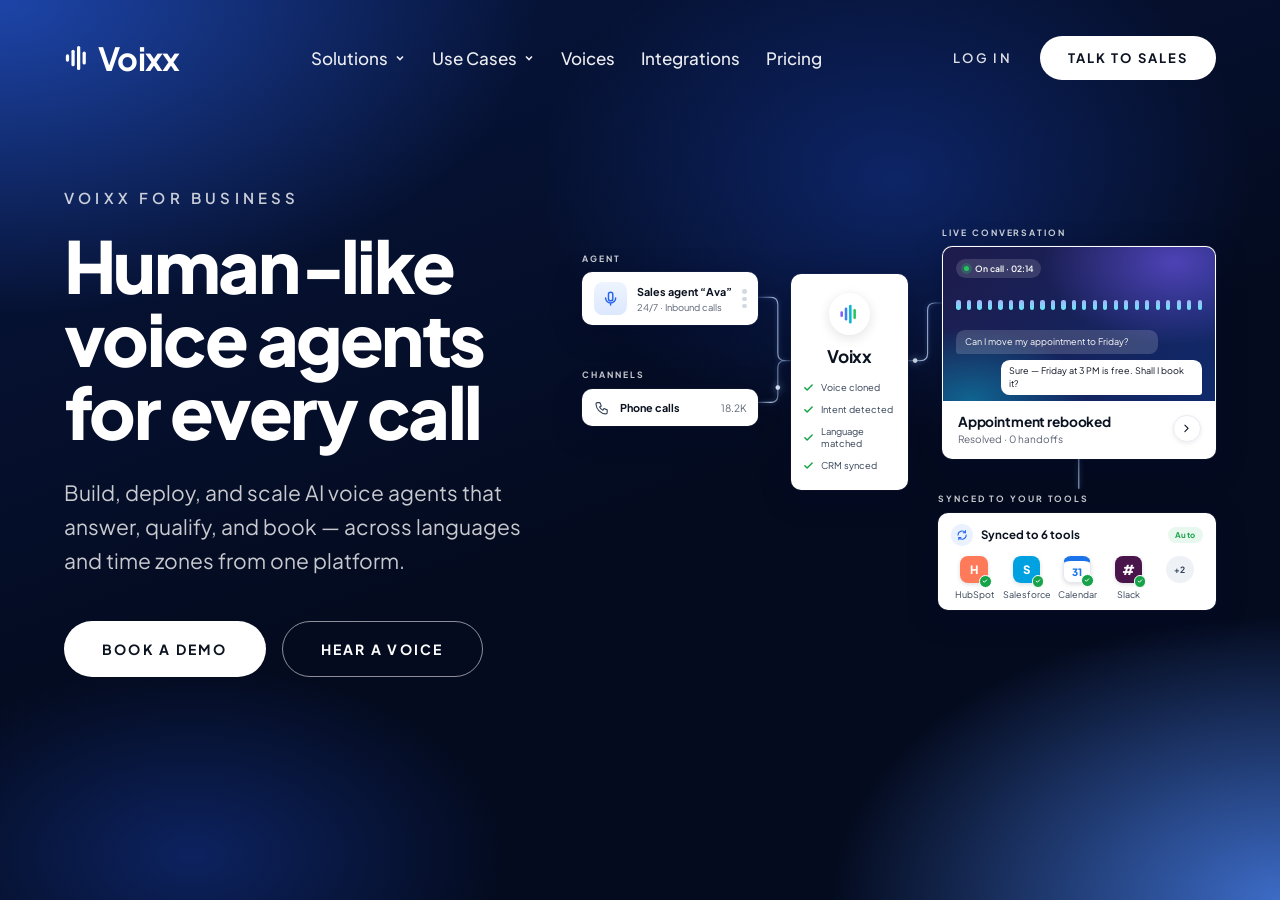
==== voixx-landing.html @ 09f1b21d "Add standalone single-file build of the Voixx landing hero Co-Authored-By: Claude Opus 5.5 <noreply@" ====
<!doctype html>
<html lang="en">
<head>
  <meta charset="utf-8" />
  <meta name="viewport" content="width=device-width, initial-scale=1" />
  <title>Voixx — AI Voice Agents</title>
  <link rel="preconnect" href="https://fonts.googleapis.com" />
  <link rel="preconnect" href="https://fonts.gstatic.com" crossorigin />
  <link href="https://fonts.googleapis.com/css2?family=Plus+Jakarta+Sans:wght@400;500;600;700;800&display=swap" rel="stylesheet" />
  <style>
/* ==========================================================
   Voixx — hero landing
   ========================================================== */
:root {
  --bg-0: #040b1f;
  --bg-1: #071640;
  --blue: #1d4ed8;
  --blue-glow: #2f6bff;
  --text: #ffffff;
  --text-dim: rgba(255, 255, 255, 0.78);
  --text-mute: rgba(255, 255, 255, 0.62);
  --card: #ffffff;
  --card-ink: #0b1220;
  --card-mute: #5b6475;
  --line: #e6e9f0;
  --green: #16a34a;
  --radius: 14px;
  --shadow: 0 10px 40px rgba(0, 8, 40, 0.45), 0 0 0 1px rgba(255, 255, 255, 0.06);
  --font: "Plus Jakarta Sans", system-ui, -apple-system, "Segoe UI", Roboto, sans-serif;
}

* { box-sizing: border-box; margin: 0; padding: 0; }
html, body { min-height: 100%; }
body {
  font-family: var(--font);
  color: var(--text);
  background: var(--bg-0);
  -webkit-font-smoothing: antialiased;
  overflow-x: hidden;
}
a { color: inherit; text-decoration: none; }
svg { display: block; }

/* ---------- background glow ---------- */
.bg {
  position: fixed;
  inset: 0;
  z-index: -1;
  background:
    radial-gradient(60% 50% at 0% 0%, rgba(47, 107, 255, 0.55), transparent 70%),
    radial-gradient(50% 45% at 100% 100%, rgba(80, 140, 255, 0.75), transparent 70%),
    radial-gradient(40% 40% at 70% 20%, rgba(29, 78, 216, 0.35), transparent 70%),
    radial-gradient(35% 30% at 15% 95%, rgba(29, 78, 216, 0.35), transparent 70%),
    linear-gradient(160deg, var(--bg-1), var(--bg-0) 55%);
}

/* ---------- buttons ---------- */
.btn {
  display: inline-flex;
  align-items: center;
  justify-content: center;
  border-radius: 999px;
  font-size: 13px;
  font-weight: 700;
  letter-spacing: 0.16em;
  padding: 14px 28px;
  transition: transform 0.15s ease, background 0.2s ease, color 0.2s ease;
  white-space: nowrap;
}
.btn:hover { transform: translateY(-1px); }
.btn-solid { background: #fff; color: var(--card-ink); }
.btn-solid:hover { background: #e8efff; }
.btn-outline { border: 1.5px solid rgba(255, 255, 255, 0.55); color: #fff; }
.btn-outline:hover { background: rgba(255, 255, 255, 0.08); border-color: #fff; }
.btn-lg { padding: 18px 38px; font-size: 14px; }

/* ---------- nav ---------- */
.nav {
  display: flex;
  align-items: center;
  gap: 32px;
  max-width: 1560px;
  margin: 0 auto;
  padding: 36px 64px;
}
.logo { display: flex; align-items: center; gap: 8px; font-size: 32px; font-weight: 700; letter-spacing: -0.02em; }
.logo-mark { width: 26px; height: 26px; fill: #fff; }
.nav-links { display: flex; gap: 36px; margin: 0 auto; font-size: 17px; font-weight: 500; }
.nav-links a { display: flex; align-items: center; gap: 6px; opacity: 0.92; }
.nav-links a:hover { opacity: 1; }
.chev { width: 12px; height: 12px; fill: none; stroke: currentColor; stroke-width: 1.6; }
.nav-cta { display: flex; align-items: center; gap: 28px; }
.login { font-size: 13px; font-weight: 600; letter-spacing: 0.18em; opacity: 0.85; }
.menu-btn { display: none; }

/* ---------- hero ---------- */
.hero {
  display: grid;
  grid-template-columns: minmax(0, 1fr) auto;
  align-items: center;
  gap: 48px;
  max-width: 1560px;
  margin: 0 auto;
  padding: 72px 64px 120px;
}
.eyebrow { font-size: 15px; font-weight: 600; letter-spacing: 0.28em; color: var(--text-dim); margin-bottom: 22px; }
h1 {
  font-size: clamp(44px, 5.6vw, 84px);
  line-height: 1.02;
  font-weight: 800;
  letter-spacing: -0.035em;
  max-width: 11ch;
}
.lead { margin-top: 28px; font-size: 21px; line-height: 1.6; color: var(--text-dim); max-width: 34ch; }
.hero-actions { display: flex; flex-wrap: wrap; gap: 16px; margin-top: 44px; }

/* ==========================================================
   Flow diagram — fixed 880×560 canvas, scaled with zoom
   ========================================================== */
.flow {
  position: relative;
  width: 880px;
  height: 560px;
  color: var(--card-ink);
}
.wires { position: absolute; inset: 0; width: 100%; height: 100%; overflow: visible; }
.wires path { filter: drop-shadow(0 0 4px rgba(150, 190, 255, 0.6)); }
.pulse { filter: drop-shadow(0 0 6px #9ec5ff); }

.node { position: absolute; }
.label { font-size: 12px; font-weight: 700; letter-spacing: 0.22em; color: var(--text-dim); margin-bottom: 12px; }

.card {
  background: var(--card);
  border-radius: var(--radius);
  box-shadow: var(--shadow);
}
.card-row { display: flex; align-items: center; gap: 14px; padding: 14px 16px; }
.card-row strong { font-size: 15px; font-weight: 700; }
.card-row small { display: block; font-size: 13px; color: var(--card-mute); margin-top: 3px; }
.grow { flex: 1; min-width: 0; }

.icon-tile {
  width: 46px; height: 46px; border-radius: 12px;
  display: grid; place-items: center;
  background: linear-gradient(180deg, #eef4ff, #dce8ff);
}
.icon-tile svg { width: 24px; height: 24px; fill: none; stroke: #2563eb; stroke-width: 2; stroke-linecap: round; }
.kebab { display: grid; gap: 4px; }
.kebab i { width: 6px; height: 6px; border-radius: 50%; background: #d4d8e1; }

/* positions inside the 880×560 canvas */
.node-agent    { left: 0;   top: 30px;  width: 244px; }
.node-channels { left: 0;   top: 192px; width: 244px; }
.node-channels .card + .card { margin-top: 10px; }
.slim { padding: 0 16px; height: 52px; }
.row-icon { width: 22px; height: 22px; fill: none; stroke: #334155; stroke-width: 1.7; stroke-linejoin: round; }
.num { font-size: 14px; color: var(--card-mute); }

/* hub */
.node-hub { left: 290px; top: 60px; width: 162px; }
.hub { padding: 26px 16px 28px; text-align: center; height: 300px; }
.hub-logo {
  width: 58px; height: 58px; margin: 0 auto;
  border-radius: 50%; display: grid; place-items: center;
  background: #fff; box-shadow: 0 4px 16px rgba(15, 23, 42, 0.12);
}
.hub-logo svg { width: 28px; height: 28px; }
.hub h3 { font-size: 24px; font-weight: 700; letter-spacing: -0.02em; margin: 14px 0 20px; }
.checks { list-style: none; text-align: left; display: grid; gap: 14px; font-size: 13px; color: #334155; }
.checks li { display: flex; align-items: center; gap: 10px; }
.checks li::before {
  content: ""; width: 16px; height: 16px; flex: none;
  background: var(--green);
  -webkit-mask: url("data:image/svg+xml,%3Csvg xmlns='http://www.w3.org/2000/svg' viewBox='0 0 24 24' fill='none' stroke='black' stroke-width='3.2' stroke-linecap='round' stroke-linejoin='round'%3E%3Cpath d='M4 12.5l5 5L20 6.5'/%3E%3C/svg%3E") center / contain no-repeat;
          mask: url("data:image/svg+xml,%3Csvg xmlns='http://www.w3.org/2000/svg' viewBox='0 0 24 24' fill='none' stroke='black' stroke-width='3.2' stroke-linecap='round' stroke-linejoin='round'%3E%3Cpath d='M4 12.5l5 5L20 6.5'/%3E%3C/svg%3E") center / contain no-repeat;
}

/* live conversation card */
.node-live { left: 500px; top: -6px; width: 380px; }
.live { overflow: hidden; border: 2px solid rgba(255, 255, 255, 0.85); }
.live-visual {
  position: relative;
  height: 214px;
  padding: 16px 18px;
  background:
    radial-gradient(80% 90% at 85% 10%, rgba(124, 92, 255, 0.55), transparent 60%),
    radial-gradient(70% 80% at 10% 100%, rgba(6, 182, 212, 0.45), transparent 60%),
    linear-gradient(140deg, #1e1b4b, #0f2a6b);
  color: #fff;
}
.live-top { display: inline-flex; align-items: center; gap: 8px; font-size: 12px; font-weight: 600;
  padding: 6px 10px; border-radius: 999px; background: rgba(255, 255, 255, 0.14); backdrop-filter: blur(6px); }
.live-dot { width: 8px; height: 8px; border-radius: 50%; background: #22c55e; box-shadow: 0 0 0 4px rgba(34, 197, 94, 0.25); animation: blink 1.4s infinite; }
@keyframes blink { 50% { opacity: 0.35; } }

.wave { display: flex; align-items: center; justify-content: space-between; gap: 5px; height: 46px; margin: 14px 0 12px; }
.wave i {
  flex: 1; max-width: 6px; border-radius: 3px;
  background: linear-gradient(180deg, #a5b4fc, #67e8f9);
  height: 30%;
  animation: wave 1.1s ease-in-out infinite;
}
.wave i:nth-child(3n)   { animation-delay: -0.3s; }
.wave i:nth-child(3n+1) { animation-delay: -0.6s; }
.wave i:nth-child(4n)   { animation-delay: -0.85s; }
.wave i:nth-child(5n)   { animation-duration: 1.4s; }
@keyframes wave { 0%, 100% { height: 18%; } 50% { height: 100%; } }

.bubbles { display: grid; gap: 8px; }
.bubble { font-size: 12.5px; line-height: 1.35; padding: 8px 12px; border-radius: 12px; max-width: 82%; }
.bubble.them { background: rgba(255, 255, 255, 0.16); border-bottom-left-radius: 4px; }
.bubble.ava  { background: #fff; color: var(--card-ink); justify-self: end; border-bottom-right-radius: 4px; }

.live-foot { display: flex; align-items: center; justify-content: space-between; padding: 16px 20px 18px; }
.live-foot strong { font-size: 19px; font-weight: 700; letter-spacing: -0.01em; }
.live-foot small { display: block; font-size: 14px; color: var(--card-mute); margin-top: 4px; }
.round-btn {
  width: 38px; height: 38px; border-radius: 50%; display: grid; place-items: center;
  border: 1px solid var(--line); box-shadow: 0 2px 6px rgba(15, 23, 42, 0.08);
}
.round-btn svg { width: 18px; height: 18px; fill: none; stroke: var(--card-ink); stroke-width: 2; stroke-linecap: round; stroke-linejoin: round; }

/* tools card */
.node-tools { left: 494px; top: 364px; width: 386px; }
.tools { padding: 16px 18px 14px; }
.tools-head { display: flex; align-items: center; gap: 12px; margin-bottom: 14px; }
.tools-head strong { font-size: 16px; font-weight: 700; flex: 1; }
.sync { width: 30px; height: 30px; border-radius: 50%; background: #eaf2ff; display: grid; place-items: center; }
.sync svg { width: 17px; height: 17px; fill: none; stroke: #2563eb; stroke-width: 2; stroke-linecap: round; stroke-linejoin: round; animation: spin 6s linear infinite; }
@keyframes spin { to { transform: rotate(360deg); } }
.auto-pill { font-size: 11px; font-weight: 700; letter-spacing: 0.06em; color: var(--green); background: #e8f8ee; padding: 4px 10px; border-radius: 999px; }
.tool-row { display: flex; justify-content: space-between; }
.tool-row figure { display: grid; justify-items: center; gap: 8px; width: 64px; }
.tool-row figcaption { font-size: 12.5px; color: #334155; }
.tool {
  position: relative;
  width: 38px; height: 38px; border-radius: 11px;
  display: grid; place-items: center;
  font-size: 16px; font-weight: 800; color: #fff;
  box-shadow: 0 2px 6px rgba(15, 23, 42, 0.14);
}
/* "synced" check badge */
.tool:not(.more)::after {
  content: ""; position: absolute; right: -6px; bottom: -6px;
  width: 15px; height: 15px; border-radius: 50%;
  border: 2px solid #fff;
  background: var(--green) url("data:image/svg+xml,%3Csvg xmlns='http://www.w3.org/2000/svg' viewBox='0 0 24 24' fill='none' stroke='white' stroke-width='4' stroke-linecap='round' stroke-linejoin='round'%3E%3Cpath d='M5 12.5l4.5 4.5L19 7.5'/%3E%3C/svg%3E") center / 9px no-repeat;
}
.tool.more { font-size: 12px; font-weight: 700; background: #eef1f6; color: #334155; box-shadow: none; border-radius: 50%; }
.t-hubspot    { background: #ff7a59; }
.t-salesforce { background: #00a1e0; }
.t-calendar   { background: #fff; color: #1a73e8; font-size: 14px; border: 1px solid var(--line); border-top: 7px solid #1a73e8; }
.t-slack      { background: #4a154b; font-size: 19px; }

/* ==========================================================
   Responsive
   ========================================================== */
@media (max-width: 1500px) { .flow { zoom: 0.85; } }
@media (max-width: 1320px) { .flow { zoom: 0.72; } .nav-links { gap: 26px; } }

@media (max-width: 1120px) {
  .hero { grid-template-columns: 1fr; gap: 64px; padding-top: 48px; }
  .flow { zoom: 0.9; margin: 0 auto; }
  .nav-links { display: none; }
}

@media (max-width: 860px) {
  .nav { padding: 20px 16px; gap: 16px; }
  .logo { font-size: 26px; }
  .nav-cta { margin-left: auto; }
  .nav-cta .login { display: none; }
  .nav-cta .btn { padding: 10px 16px; font-size: 11px; }
  .menu-btn { display: grid; gap: 6px; width: 40px; height: 40px; place-content: center;
    background: none; border: 1px solid rgba(255, 255, 255, 0.3); border-radius: 50%; cursor: pointer; }
  .menu-btn span { width: 16px; height: 1.5px; background: #fff; }

  .hero { padding: 32px 16px 72px; gap: 48px; }
  .eyebrow { font-size: 12px; }
  .lead { font-size: 17px; }
  .hero-actions .btn { flex: 1 1 200px; }

  /* stack the diagram */
  .flow { zoom: 1; width: 100%; height: auto; display: grid; gap: 24px; }
  .wires { display: none; }
  .node { position: static; width: auto; }
  .hub { height: auto; }
  .checks { grid-template-columns: 1fr 1fr; }
  .tool-row figure { width: auto; }
}
</style>
</head>
<body>
  <div class="bg" aria-hidden="true"></div>

  <!-- ============ NAV ============ -->
  <header class="nav">
    <a class="logo" href="#" aria-label="Voixx home">
      <svg class="logo-mark" viewBox="0 0 28 28" aria-hidden="true">
        <rect x="2"  y="10" width="3.5" height="8"  rx="1.75" />
        <rect x="8"  y="5"  width="3.5" height="18" rx="1.75" />
        <rect x="14" y="1"  width="3.5" height="26" rx="1.75" />
        <rect x="20" y="7"  width="3.5" height="14" rx="1.75" />
      </svg>
      <span>Voixx</span>
    </a>

    <nav class="nav-links" aria-label="Primary">
      <a href="#">Solutions <svg class="chev" viewBox="0 0 12 12"><path d="M3 4.5l3 3 3-3" /></svg></a>
      <a href="#">Use Cases <svg class="chev" viewBox="0 0 12 12"><path d="M3 4.5l3 3 3-3" /></svg></a>
      <a href="#">Voices</a>
      <a href="#">Integrations</a>
      <a href="#">Pricing</a>
    </nav>

    <div class="nav-cta">
      <a class="login" href="#">LOG IN</a>
      <a class="btn btn-solid" href="#">TALK TO SALES</a>
    </div>

    <button class="menu-btn" aria-label="Open menu">
      <span></span><span></span>
    </button>
  </header>

  <!-- ============ HERO ============ -->
  <main class="hero">
    <section class="hero-copy">
      <p class="eyebrow">VOIXX FOR BUSINESS</p>
      <h1>Human&#8209;like voice agents for every call</h1>
      <p class="lead">
        Build, deploy, and scale AI voice agents that answer, qualify, and
        book — across languages and time zones from one platform.
      </p>
      <div class="hero-actions">
        <a class="btn btn-solid btn-lg" href="#">BOOK A DEMO</a>
        <a class="btn btn-outline btn-lg" href="#">HEAR A VOICE</a>
      </div>
    </section>

    <!-- ============ FLOW DIAGRAM ============ -->
    <section class="flow" aria-label="How Voixx works">
      <!-- connector lines -->
      <svg class="wires" viewBox="0 0 880 560" preserveAspectRatio="none" aria-hidden="true">
        <defs>
          <linearGradient id="wire" x1="0" x2="1">
            <stop offset="0" stop-color="#9ec5ff" stop-opacity=".25" />
            <stop offset=".5" stop-color="#cfe2ff" stop-opacity=".9" />
            <stop offset="1" stop-color="#9ec5ff" stop-opacity=".25" />
          </linearGradient>
        </defs>
        <g fill="none" stroke="url(#wire)" stroke-width="1.6">
          <!-- agent -> hub -->
          <path d="M244 92 H262 Q272 92 272 102 V170 Q272 180 282 180 H290" />
          <!-- channels -> hub -->
          <path d="M244 238 H262 Q272 238 272 228 V190 Q272 180 282 180" />
          <!-- hub -> live call -->
          <path d="M452 180 H470 Q480 180 480 170 V110 Q480 100 490 100 H500" />
          <!-- live call -> tools -->
          <path d="M690 316 V358" stroke="#bcd6ff" stroke-opacity=".75" />
        </g>
        <circle class="pulse" r="3.2" fill="#e6f0ff">
          <animateMotion dur="3.2s" repeatCount="indefinite"
            path="M244 238 H262 Q272 238 272 228 V190 Q272 180 282 180 H290" />
        </circle>
        <circle class="pulse" r="3.2" fill="#e6f0ff">
          <animateMotion dur="3.2s" begin="1.2s" repeatCount="indefinite"
            path="M452 180 H470 Q480 180 480 170 V110 Q480 100 490 100 H500" />
        </circle>
      </svg>

      <!-- Agent -->
      <div class="node node-agent">
        <p class="label">AGENT</p>
        <div class="card card-row">
          <div class="icon-tile">
            <svg viewBox="0 0 24 24"><path d="M12 3a3 3 0 0 0-3 3v6a3 3 0 0 0 6 0V6a3 3 0 0 0-3-3Z"/><path d="M5 11a7 7 0 0 0 14 0M12 18v3"/></svg>
          </div>
          <div class="grow">
            <strong>Sales agent “Ava”</strong>
            <small>24/7 · Inbound calls</small>
          </div>
          <span class="kebab" aria-hidden="true"><i></i><i></i><i></i></span>
        </div>
      </div>

      <!-- Channels -->
      <div class="node node-channels">
        <p class="label">CHANNELS</p>
        <div class="card card-row slim">
          <svg class="row-icon" viewBox="0 0 24 24"><path d="M5 4h4l2 5-2.5 1.5a11 11 0 0 0 5 5L15 13l5 2v4a2 2 0 0 1-2 2A16 16 0 0 1 3 6a2 2 0 0 1 2-2"/></svg>
          <strong class="grow">Phone calls</strong>
          <span class="num">18.2K</span>
        </div>
      </div>

      <!-- Hub -->
      <div class="node node-hub">
        <div class="card hub">
          <div class="hub-logo">
            <svg viewBox="0 0 28 28" aria-hidden="true">
              <rect x="2"  y="10" width="3.5" height="8"  rx="1.75" fill="#7c5cff"/>
              <rect x="8"  y="5"  width="3.5" height="18" rx="1.75" fill="#3b82f6"/>
              <rect x="14" y="1"  width="3.5" height="26" rx="1.75" fill="#06b6d4"/>
              <rect x="20" y="7"  width="3.5" height="14" rx="1.75" fill="#22c55e"/>
            </svg>
          </div>
          <h3>Voixx</h3>
          <ul class="checks">
            <li>Voice cloned</li>
            <li>Intent detected</li>
            <li>Language matched</li>
            <li>CRM synced</li>
          </ul>
        </div>
      </div>

      <!-- Live call -->
      <div class="node node-live">
        <p class="label">LIVE CONVERSATION</p>
        <div class="card live">
          <div class="live-visual">
            <div class="live-top">
              <span class="live-dot"></span> On call · 02:14
            </div>
            <div class="wave" aria-hidden="true">
              <i></i><i></i><i></i><i></i><i></i><i></i><i></i><i></i><i></i><i></i>
              <i></i><i></i><i></i><i></i><i></i><i></i><i></i><i></i><i></i><i></i>
              <i></i><i></i><i></i><i></i>
            </div>
            <div class="bubbles">
              <p class="bubble them">Can I move my appointment to Friday?</p>
              <p class="bubble ava">Sure — Friday at 3 PM is free. Shall I book it?</p>
            </div>
          </div>
          <div class="live-foot">
            <div>
              <strong>Appointment rebooked</strong>
              <small>Resolved · 0 handoffs</small>
            </div>
            <span class="round-btn" aria-hidden="true">
              <svg viewBox="0 0 24 24"><path d="M9 6l6 6-6 6"/></svg>
            </span>
          </div>
        </div>
      </div>

      <!-- Languages -->
      <div class="node node-tools">
        <p class="label">SYNCED TO YOUR TOOLS</p>
        <div class="card tools">
          <div class="tools-head">
            <span class="sync">
              <svg viewBox="0 0 24 24"><path d="M20 12a8 8 0 0 1-14.3 4.9M4 12a8 8 0 0 1 14.3-4.9"/><path d="M18.5 3v4.2h-4.2M5.5 21v-4.2h4.2"/></svg>
            </span>
            <strong>Synced to 6 tools</strong>
            <span class="auto-pill">Auto</span>
          </div>
          <!-- Monogram placeholders: swap for official logos once usage is approved -->
          <div class="tool-row">
            <figure><span class="tool t-hubspot">H</span><figcaption>HubSpot</figcaption></figure>
            <figure><span class="tool t-salesforce">S</span><figcaption>Salesforce</figcaption></figure>
            <figure><span class="tool t-calendar">31</span><figcaption>Calendar</figcaption></figure>
            <figure><span class="tool t-slack">#</span><figcaption>Slack</figcaption></figure>
            <figure><span class="tool more">+2</span><figcaption>&nbsp;</figcaption></figure>
          </div>
        </div>
      </div>
    </section>
  </main>
</body>
</html>
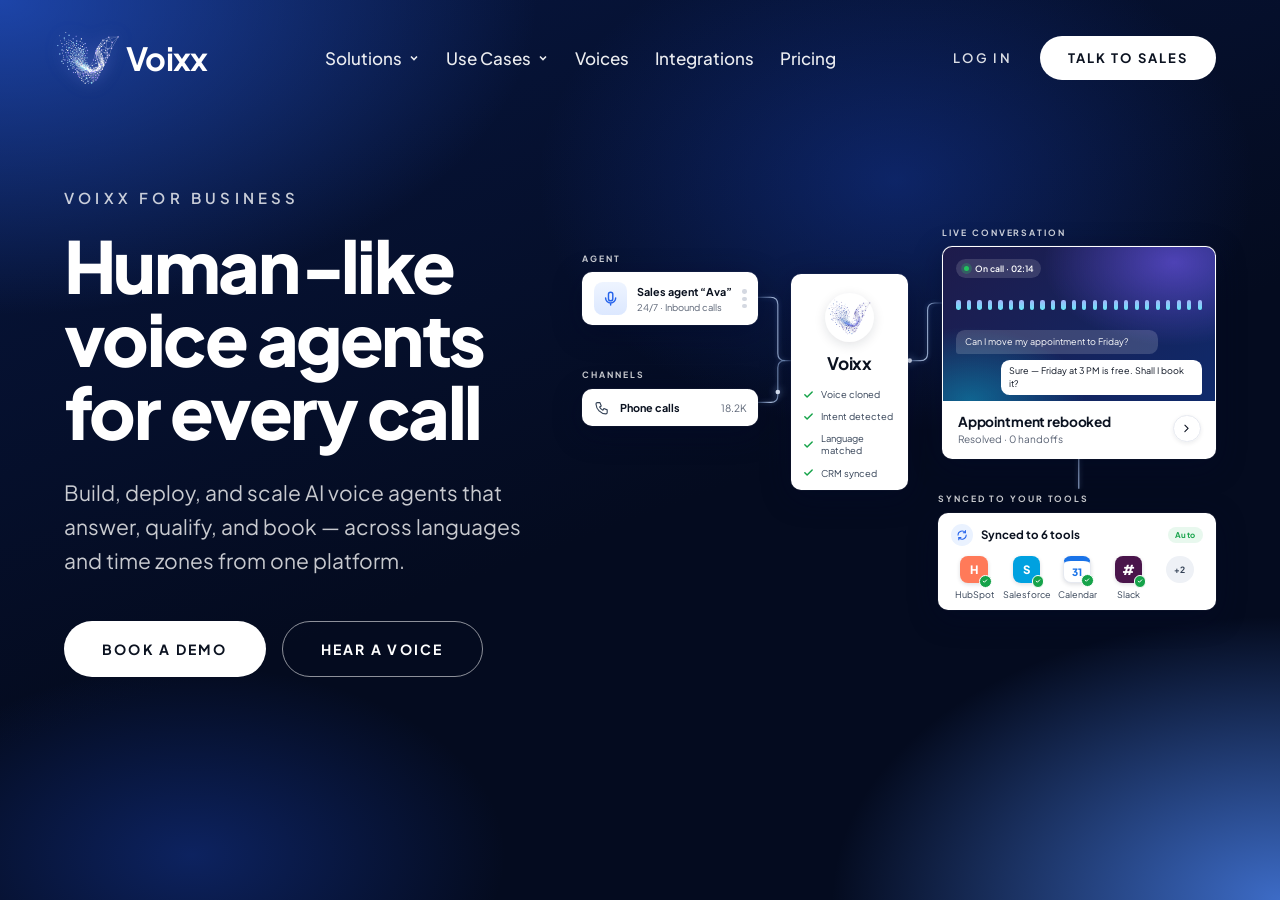
==== commit e95e7544: "Use the official Voixx icon in nav, hub card, and favicon Replaces the placeholder waveform mark. Th" ====
--- a/voixx-landing.html
+++ b/voixx-landing.html
@@ -4,6 +4,7 @@
   <meta charset="utf-8" />
   <meta name="viewport" content="width=device-width, initial-scale=1" />
   <title>Voixx — AI Voice Agents</title>
+  <link rel="icon" type="image/webp" href="[data-uri]" />
   <link rel="preconnect" href="https://fonts.googleapis.com" />
   <link rel="preconnect" href="https://fonts.gstatic.com" crossorigin />
   <link href="https://fonts.googleapis.com/css2?family=Plus+Jakarta+Sans:wght@400;500;600;700;800&display=swap" rel="stylesheet" />
@@ -83,8 +84,8 @@
   margin: 0 auto;
   padding: 36px 64px;
 }
-.logo { display: flex; align-items: center; gap: 8px; font-size: 32px; font-weight: 700; letter-spacing: -0.02em; }
-.logo-mark { width: 26px; height: 26px; fill: #fff; }
+.logo { display: flex; align-items: center; gap: 10px; font-size: 32px; font-weight: 700; letter-spacing: -0.02em; }
+.logo-mark { width: 64px; height: auto; margin: -12px -4px -12px -8px; filter: brightness(2.1) saturate(1.2) drop-shadow(0 0 8px rgba(150, 160, 255, 0.55)); }
 .nav-links { display: flex; gap: 36px; margin: 0 auto; font-size: 17px; font-weight: 500; }
 .nav-links a { display: flex; align-items: center; gap: 6px; opacity: 0.92; }
 .nav-links a:hover { opacity: 1; }
@@ -161,11 +162,11 @@
 .node-hub { left: 290px; top: 60px; width: 162px; }
 .hub { padding: 26px 16px 28px; text-align: center; height: 300px; }
 .hub-logo {
-  width: 58px; height: 58px; margin: 0 auto;
+  width: 68px; height: 68px; margin: 0 auto;
   border-radius: 50%; display: grid; place-items: center;
   background: #fff; box-shadow: 0 4px 16px rgba(15, 23, 42, 0.12);
 }
-.hub-logo svg { width: 28px; height: 28px; }
+.hub-logo img { width: 60px; height: auto; filter: saturate(1.3) contrast(1.15); }
 .hub h3 { font-size: 24px; font-weight: 700; letter-spacing: -0.02em; margin: 14px 0 20px; }
 .checks { list-style: none; text-align: left; display: grid; gap: 14px; font-size: 13px; color: #334155; }
 .checks li { display: flex; align-items: center; gap: 10px; }
@@ -268,6 +269,7 @@
 @media (max-width: 860px) {
   .nav { padding: 20px 16px; gap: 16px; }
   .logo { font-size: 26px; }
+  .logo-mark { width: 52px; }
   .nav-cta { margin-left: auto; }
   .nav-cta .login { display: none; }
   .nav-cta .btn { padding: 10px 16px; font-size: 11px; }
@@ -296,12 +298,7 @@
   <!-- ============ NAV ============ -->
   <header class="nav">
     <a class="logo" href="#" aria-label="Voixx home">
-      <svg class="logo-mark" viewBox="0 0 28 28" aria-hidden="true">
-        <rect x="2"  y="10" width="3.5" height="8"  rx="1.75" />
-        <rect x="8"  y="5"  width="3.5" height="18" rx="1.75" />
-        <rect x="14" y="1"  width="3.5" height="26" rx="1.75" />
-        <rect x="20" y="7"  width="3.5" height="14" rx="1.75" />
-      </svg>
+      <img class="logo-mark" src="[data-uri]" alt="" />
       <span>Voixx</span>
     </a>
 
@@ -398,12 +395,7 @@
       <div class="node node-hub">
         <div class="card hub">
           <div class="hub-logo">
-            <svg viewBox="0 0 28 28" aria-hidden="true">
-              <rect x="2"  y="10" width="3.5" height="8"  rx="1.75" fill="#7c5cff"/>
-              <rect x="8"  y="5"  width="3.5" height="18" rx="1.75" fill="#3b82f6"/>
-              <rect x="14" y="1"  width="3.5" height="26" rx="1.75" fill="#06b6d4"/>
-              <rect x="20" y="7"  width="3.5" height="14" rx="1.75" fill="#22c55e"/>
-            </svg>
+            <img src="[data-uri]" alt="" />
           </div>
           <h3>Voixx</h3>
           <ul class="checks">
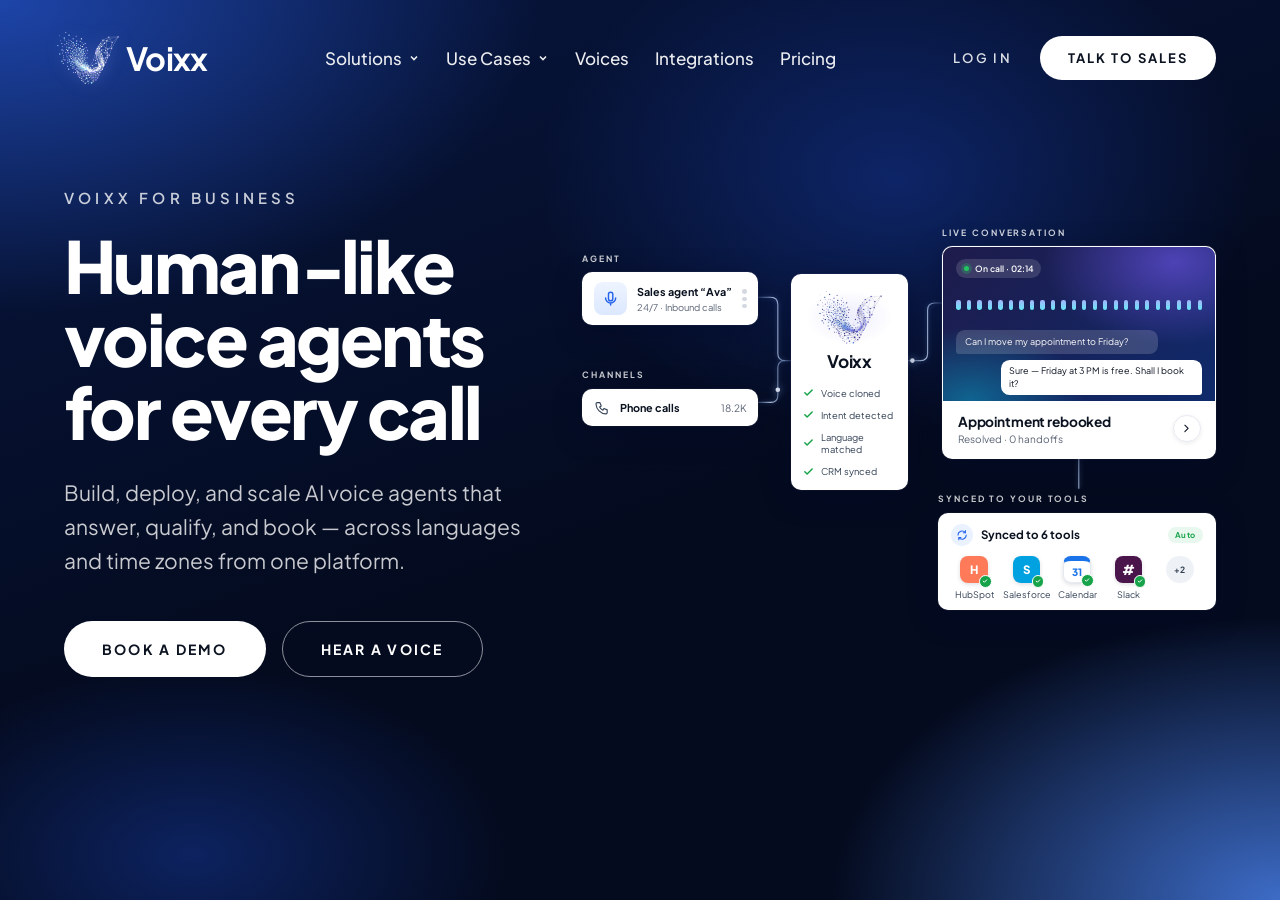
==== commit 03f397be: "Show Voixx icon without circle badge in hub card The detailed icon was cramped inside a 68px white c" ====
--- a/voixx-landing.html
+++ b/voixx-landing.html
@@ -160,14 +160,14 @@
 
 /* hub */
 .node-hub { left: 290px; top: 60px; width: 162px; }
-.hub { padding: 26px 16px 28px; text-align: center; height: 300px; }
+.hub { padding: 22px 16px 28px; text-align: center; height: 300px; }
 .hub-logo {
-  width: 68px; height: 68px; margin: 0 auto;
-  border-radius: 50%; display: grid; place-items: center;
-  background: #fff; box-shadow: 0 4px 16px rgba(15, 23, 42, 0.12);
-}
-.hub-logo img { width: 60px; height: auto; filter: saturate(1.3) contrast(1.15); }
-.hub h3 { font-size: 24px; font-weight: 700; letter-spacing: -0.02em; margin: 14px 0 20px; }
+  width: 120px; height: 76px; margin: 0 auto;
+  display: grid; place-items: center;
+  background: radial-gradient(closest-side, rgba(99, 102, 241, 0.12), transparent);
+}
+.hub-logo img { width: 92px; height: auto; filter: saturate(1.25) contrast(1.1); }
+.hub h3 { font-size: 24px; font-weight: 700; letter-spacing: -0.02em; margin: 8px 0 20px; }
 .checks { list-style: none; text-align: left; display: grid; gap: 14px; font-size: 13px; color: #334155; }
 .checks li { display: flex; align-items: center; gap: 10px; }
 .checks li::before {
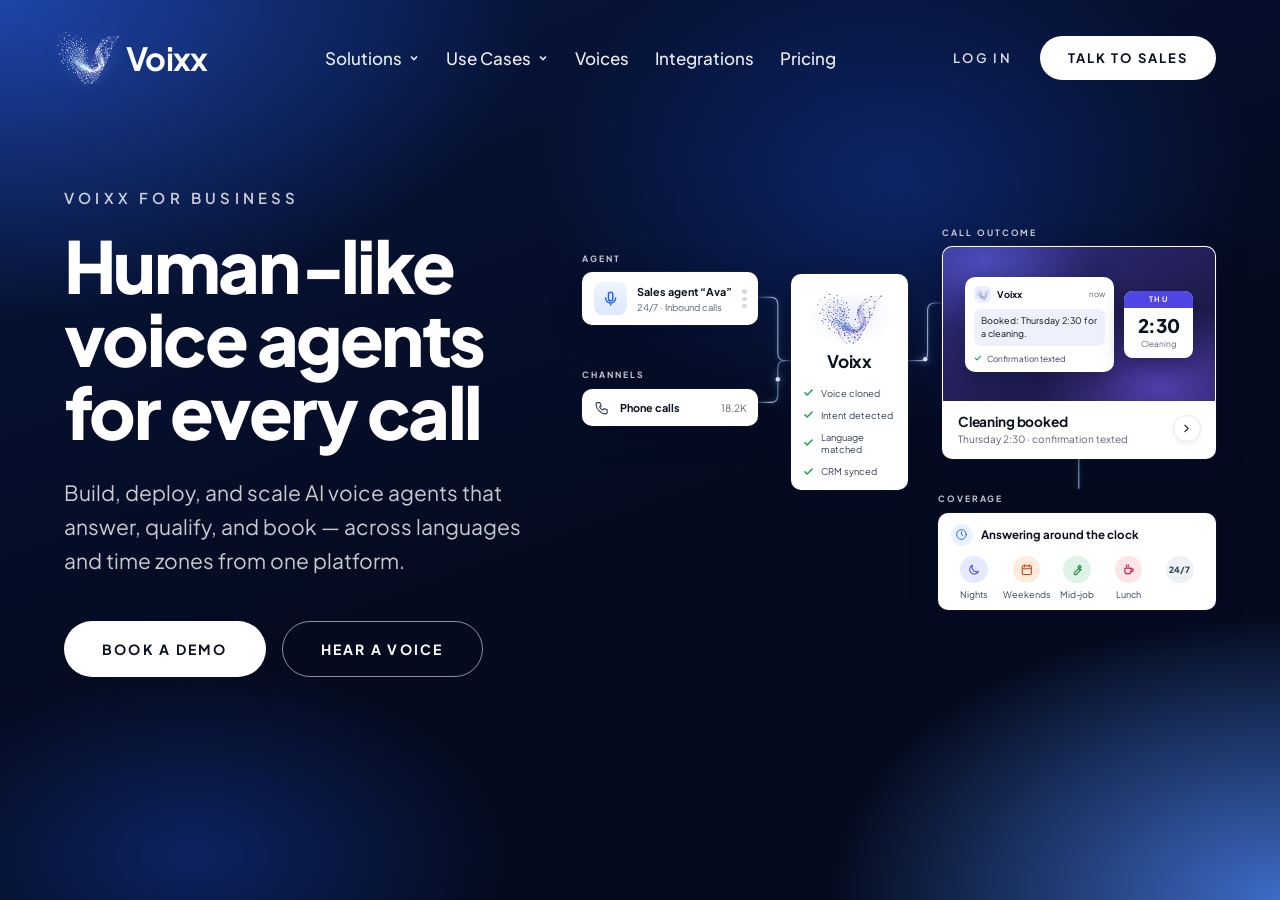
==== commit b3f72f29: "Replace live conversation and tools cards with call outcome and coverage Call outcome shows a Voixx " ====
--- a/voixx-landing.html
+++ b/voixx-landing.html
@@ -177,41 +177,46 @@
           mask: url("data:image/svg+xml,%3Csvg xmlns='http://www.w3.org/2000/svg' viewBox='0 0 24 24' fill='none' stroke='black' stroke-width='3.2' stroke-linecap='round' stroke-linejoin='round'%3E%3Cpath d='M4 12.5l5 5L20 6.5'/%3E%3C/svg%3E") center / contain no-repeat;
 }
 
-/* live conversation card */
-.node-live { left: 500px; top: -6px; width: 380px; }
-.live { overflow: hidden; border: 2px solid rgba(255, 255, 255, 0.85); }
-.live-visual {
-  position: relative;
+/* call outcome card */
+.node-outcome { left: 500px; top: -6px; width: 380px; }
+.outcome { overflow: hidden; border: 2px solid rgba(255, 255, 255, 0.85); }
+.outcome-visual {
   height: 214px;
-  padding: 16px 18px;
+  padding: 0 18px;
+  display: flex; align-items: center; justify-content: center; gap: 14px;
   background:
-    radial-gradient(80% 90% at 85% 10%, rgba(124, 92, 255, 0.55), transparent 60%),
-    radial-gradient(70% 80% at 10% 100%, rgba(6, 182, 212, 0.45), transparent 60%),
-    linear-gradient(140deg, #1e1b4b, #0f2a6b);
-  color: #fff;
-}
-.live-top { display: inline-flex; align-items: center; gap: 8px; font-size: 12px; font-weight: 600;
-  padding: 6px 10px; border-radius: 999px; background: rgba(255, 255, 255, 0.14); backdrop-filter: blur(6px); }
-.live-dot { width: 8px; height: 8px; border-radius: 50%; background: #22c55e; box-shadow: 0 0 0 4px rgba(34, 197, 94, 0.25); animation: blink 1.4s infinite; }
-@keyframes blink { 50% { opacity: 0.35; } }
-
-.wave { display: flex; align-items: center; justify-content: space-between; gap: 5px; height: 46px; margin: 14px 0 12px; }
-.wave i {
-  flex: 1; max-width: 6px; border-radius: 3px;
-  background: linear-gradient(180deg, #a5b4fc, #67e8f9);
-  height: 30%;
-  animation: wave 1.1s ease-in-out infinite;
-}
-.wave i:nth-child(3n)   { animation-delay: -0.3s; }
-.wave i:nth-child(3n+1) { animation-delay: -0.6s; }
-.wave i:nth-child(4n)   { animation-delay: -0.85s; }
-.wave i:nth-child(5n)   { animation-duration: 1.4s; }
-@keyframes wave { 0%, 100% { height: 18%; } 50% { height: 100%; } }
-
-.bubbles { display: grid; gap: 8px; }
-.bubble { font-size: 12.5px; line-height: 1.35; padding: 8px 12px; border-radius: 12px; max-width: 82%; }
-.bubble.them { background: rgba(255, 255, 255, 0.16); border-bottom-left-radius: 4px; }
-.bubble.ava  { background: #fff; color: var(--card-ink); justify-self: end; border-bottom-right-radius: 4px; }
+    radial-gradient(70% 80% at 80% 90%, rgba(124, 92, 255, 0.55), transparent 65%),
+    radial-gradient(60% 70% at 15% 10%, rgba(99, 102, 241, 0.55), transparent 65%),
+    linear-gradient(150deg, #312e81, #1e1b4b 70%);
+}
+.notif {
+  width: 206px; padding: 12px 12px 11px;
+  background: #fff; border-radius: 14px;
+  box-shadow: 0 12px 30px rgba(10, 8, 40, 0.35);
+  animation: float 5s ease-in-out infinite;
+}
+.notif-head { display: flex; align-items: center; gap: 8px; margin-bottom: 9px; }
+.notif-head strong { font-size: 13px; font-weight: 700; flex: 1; }
+.notif-head small { font-size: 11px; color: var(--card-mute); }
+.notif-app { width: 24px; height: 24px; border-radius: 7px; background: #eef0ff; display: grid; place-items: center; overflow: hidden; }
+.notif-app img { width: 22px; height: auto; }
+.notif-msg { font-size: 12.5px; line-height: 1.4; background: #eef0fc; border-radius: 10px; padding: 8px 10px; }
+.notif-ok { display: flex; align-items: center; gap: 6px; margin-top: 9px; font-size: 11.5px; color: #334155; }
+.notif-ok::before {
+  content: ""; width: 12px; height: 12px; flex: none; background: var(--green);
+  -webkit-mask: url("data:image/svg+xml,%3Csvg xmlns='http://www.w3.org/2000/svg' viewBox='0 0 24 24' fill='none' stroke='black' stroke-width='3.2' stroke-linecap='round' stroke-linejoin='round'%3E%3Cpath d='M4 12.5l5 5L20 6.5'/%3E%3C/svg%3E") center / contain no-repeat;
+          mask: url("data:image/svg+xml,%3Csvg xmlns='http://www.w3.org/2000/svg' viewBox='0 0 24 24' fill='none' stroke='black' stroke-width='3.2' stroke-linecap='round' stroke-linejoin='round'%3E%3Cpath d='M4 12.5l5 5L20 6.5'/%3E%3C/svg%3E") center / contain no-repeat;
+}
+.cal {
+  width: 96px; overflow: hidden; text-align: center;
+  background: #fff; border-radius: 12px;
+  box-shadow: 0 12px 30px rgba(10, 8, 40, 0.35);
+  animation: float 5s ease-in-out -2.5s infinite;
+}
+.cal-day { display: block; background: #4f46e5; color: #fff; font-size: 10.5px; font-weight: 700; letter-spacing: 0.18em; padding: 5px 0; }
+.cal strong { display: block; font-size: 26px; font-weight: 800; letter-spacing: -0.02em; margin-top: 8px; }
+.cal small { display: block; font-size: 11.5px; color: var(--card-mute); margin: 2px 0 12px; }
+@keyframes float { 50% { transform: translateY(-4px); } }
 
 .live-foot { display: flex; align-items: center; justify-content: space-between; padding: 16px 20px 18px; }
 .live-foot strong { font-size: 19px; font-weight: 700; letter-spacing: -0.01em; }
@@ -222,37 +227,23 @@
 }
 .round-btn svg { width: 18px; height: 18px; fill: none; stroke: var(--card-ink); stroke-width: 2; stroke-linecap: round; stroke-linejoin: round; }
 
-/* tools card */
-.node-tools { left: 494px; top: 364px; width: 386px; }
-.tools { padding: 16px 18px 14px; }
-.tools-head { display: flex; align-items: center; gap: 12px; margin-bottom: 14px; }
-.tools-head strong { font-size: 16px; font-weight: 700; flex: 1; }
-.sync { width: 30px; height: 30px; border-radius: 50%; background: #eaf2ff; display: grid; place-items: center; }
-.sync svg { width: 17px; height: 17px; fill: none; stroke: #2563eb; stroke-width: 2; stroke-linecap: round; stroke-linejoin: round; animation: spin 6s linear infinite; }
-@keyframes spin { to { transform: rotate(360deg); } }
-.auto-pill { font-size: 11px; font-weight: 700; letter-spacing: 0.06em; color: var(--green); background: #e8f8ee; padding: 4px 10px; border-radius: 999px; }
-.tool-row { display: flex; justify-content: space-between; }
-.tool-row figure { display: grid; justify-items: center; gap: 8px; width: 64px; }
-.tool-row figcaption { font-size: 12.5px; color: #334155; }
-.tool {
-  position: relative;
-  width: 38px; height: 38px; border-radius: 11px;
-  display: grid; place-items: center;
-  font-size: 16px; font-weight: 800; color: #fff;
-  box-shadow: 0 2px 6px rgba(15, 23, 42, 0.14);
-}
-/* "synced" check badge */
-.tool:not(.more)::after {
-  content: ""; position: absolute; right: -6px; bottom: -6px;
-  width: 15px; height: 15px; border-radius: 50%;
-  border: 2px solid #fff;
-  background: var(--green) url("data:image/svg+xml,%3Csvg xmlns='http://www.w3.org/2000/svg' viewBox='0 0 24 24' fill='none' stroke='white' stroke-width='4' stroke-linecap='round' stroke-linejoin='round'%3E%3Cpath d='M5 12.5l4.5 4.5L19 7.5'/%3E%3C/svg%3E") center / 9px no-repeat;
-}
-.tool.more { font-size: 12px; font-weight: 700; background: #eef1f6; color: #334155; box-shadow: none; border-radius: 50%; }
-.t-hubspot    { background: #ff7a59; }
-.t-salesforce { background: #00a1e0; }
-.t-calendar   { background: #fff; color: #1a73e8; font-size: 14px; border: 1px solid var(--line); border-top: 7px solid #1a73e8; }
-.t-slack      { background: #4a154b; font-size: 19px; }
+/* coverage card */
+.node-coverage { left: 494px; top: 364px; width: 386px; }
+.coverage { padding: 16px 18px 14px; }
+.cov-head { display: flex; align-items: center; gap: 12px; margin-bottom: 14px; }
+.cov-head strong { font-size: 16px; font-weight: 700; }
+.clock { width: 30px; height: 30px; border-radius: 50%; background: #eaf2ff; display: grid; place-items: center; }
+.clock svg { width: 18px; height: 18px; fill: none; stroke: #2563eb; stroke-width: 1.8; stroke-linecap: round; }
+.cov-row { display: flex; justify-content: space-between; }
+.cov-row figure { display: grid; justify-items: center; gap: 8px; width: 64px; }
+.cov-row figcaption { font-size: 12.5px; color: #334155; }
+.cov { width: 38px; height: 38px; border-radius: 50%; display: grid; place-items: center; }
+.cov svg { width: 19px; height: 19px; fill: none; stroke: currentColor; stroke-width: 1.8; stroke-linecap: round; stroke-linejoin: round; }
+.c-night   { background: #e7e9ff; color: #4f46e5; }
+.c-weekend { background: #fdebdc; color: #c2410c; }
+.c-job     { background: #dcf3e6; color: #15803d; }
+.c-lunch   { background: #fde4e7; color: #be123c; }
+.c-all     { background: #eef1f6; color: #334155; font-size: 12px; font-weight: 800; }
 
 /* ==========================================================
    Responsive
@@ -288,7 +279,7 @@
   .node { position: static; width: auto; }
   .hub { height: auto; }
   .checks { grid-template-columns: 1fr 1fr; }
-  .tool-row figure { width: auto; }
+  .cov-row figure { width: auto; }
 }
 </style>
 </head>
@@ -351,9 +342,9 @@
           <path d="M244 92 H262 Q272 92 272 102 V170 Q272 180 282 180 H290" />
           <!-- channels -> hub -->
           <path d="M244 238 H262 Q272 238 272 228 V190 Q272 180 282 180" />
-          <!-- hub -> live call -->
+          <!-- hub -> outcome -->
           <path d="M452 180 H470 Q480 180 480 170 V110 Q480 100 490 100 H500" />
-          <!-- live call -> tools -->
+          <!-- outcome -> coverage -->
           <path d="M690 316 V358" stroke="#bcd6ff" stroke-opacity=".75" />
         </g>
         <circle class="pulse" r="3.2" fill="#e6f0ff">
@@ -408,27 +399,29 @@
       </div>
 
       <!-- Live call -->
-      <div class="node node-live">
-        <p class="label">LIVE CONVERSATION</p>
-        <div class="card live">
-          <div class="live-visual">
-            <div class="live-top">
-              <span class="live-dot"></span> On call · 02:14
+      <div class="node node-outcome">
+        <p class="label">CALL OUTCOME</p>
+        <div class="card outcome">
+          <div class="outcome-visual">
+            <div class="notif">
+              <div class="notif-head">
+                <span class="notif-app"><img src="[data-uri]" alt="" /></span>
+                <strong>Voixx</strong>
+                <small>now</small>
+              </div>
+              <p class="notif-msg">Booked: Thursday 2:30 for a cleaning.</p>
+              <p class="notif-ok">Confirmation texted</p>
             </div>
-            <div class="wave" aria-hidden="true">
-              <i></i><i></i><i></i><i></i><i></i><i></i><i></i><i></i><i></i><i></i>
-              <i></i><i></i><i></i><i></i><i></i><i></i><i></i><i></i><i></i><i></i>
-              <i></i><i></i><i></i><i></i>
-            </div>
-            <div class="bubbles">
-              <p class="bubble them">Can I move my appointment to Friday?</p>
-              <p class="bubble ava">Sure — Friday at 3 PM is free. Shall I book it?</p>
+            <div class="cal">
+              <span class="cal-day">THU</span>
+              <strong>2:30</strong>
+              <small>Cleaning</small>
             </div>
           </div>
           <div class="live-foot">
             <div>
-              <strong>Appointment rebooked</strong>
-              <small>Resolved · 0 handoffs</small>
+              <strong>Cleaning booked</strong>
+              <small>Thursday 2:30 · confirmation texted</small>
             </div>
             <span class="round-btn" aria-hidden="true">
               <svg viewBox="0 0 24 24"><path d="M9 6l6 6-6 6"/></svg>
@@ -437,24 +430,22 @@
         </div>
       </div>
 
-      <!-- Languages -->
-      <div class="node node-tools">
-        <p class="label">SYNCED TO YOUR TOOLS</p>
-        <div class="card tools">
-          <div class="tools-head">
-            <span class="sync">
-              <svg viewBox="0 0 24 24"><path d="M20 12a8 8 0 0 1-14.3 4.9M4 12a8 8 0 0 1 14.3-4.9"/><path d="M18.5 3v4.2h-4.2M5.5 21v-4.2h4.2"/></svg>
+      <!-- Coverage -->
+      <div class="node node-coverage">
+        <p class="label">COVERAGE</p>
+        <div class="card coverage">
+          <div class="cov-head">
+            <span class="clock">
+              <svg viewBox="0 0 24 24"><circle cx="12" cy="12" r="9"/><path d="M12 7v5l3 2"/></svg>
             </span>
-            <strong>Synced to 6 tools</strong>
-            <span class="auto-pill">Auto</span>
-          </div>
-          <!-- Monogram placeholders: swap for official logos once usage is approved -->
-          <div class="tool-row">
-            <figure><span class="tool t-hubspot">H</span><figcaption>HubSpot</figcaption></figure>
-            <figure><span class="tool t-salesforce">S</span><figcaption>Salesforce</figcaption></figure>
-            <figure><span class="tool t-calendar">31</span><figcaption>Calendar</figcaption></figure>
-            <figure><span class="tool t-slack">#</span><figcaption>Slack</figcaption></figure>
-            <figure><span class="tool more">+2</span><figcaption>&nbsp;</figcaption></figure>
+            <strong>Answering around the clock</strong>
+          </div>
+          <div class="cov-row">
+            <figure><span class="cov c-night"><svg viewBox="0 0 24 24"><path d="M20 14.5A8 8 0 0 1 9.5 4a8 8 0 1 0 10.5 10.5Z"/></svg></span><figcaption>Nights</figcaption></figure>
+            <figure><span class="cov c-weekend"><svg viewBox="0 0 24 24"><rect x="4" y="5" width="16" height="15" rx="2"/><path d="M4 10h16M8 3v4M16 3v4"/></svg></span><figcaption>Weekends</figcaption></figure>
+            <figure><span class="cov c-job"><svg viewBox="0 0 24 24"><path d="M14.5 6.5a4 4 0 0 0 5 5l-8.5 8.5a2.1 2.1 0 0 1-3-3l8.5-8.5a4 4 0 0 0-2-2Z"/><path d="M14.5 6.5 17 4l3 3-2.5 2.5"/></svg></span><figcaption>Mid-job</figcaption></figure>
+            <figure><span class="cov c-lunch"><svg viewBox="0 0 24 24"><path d="M5 9h11v5a5 5 0 0 1-5 5h-1a5 5 0 0 1-5-5V9Z"/><path d="M16 10h1.5a2.5 2.5 0 0 1 0 5H16M8 3v3M11 3v3"/></svg></span><figcaption>Lunch</figcaption></figure>
+            <figure><span class="cov c-all">24/7</span><figcaption>&nbsp;</figcaption></figure>
           </div>
         </div>
       </div>
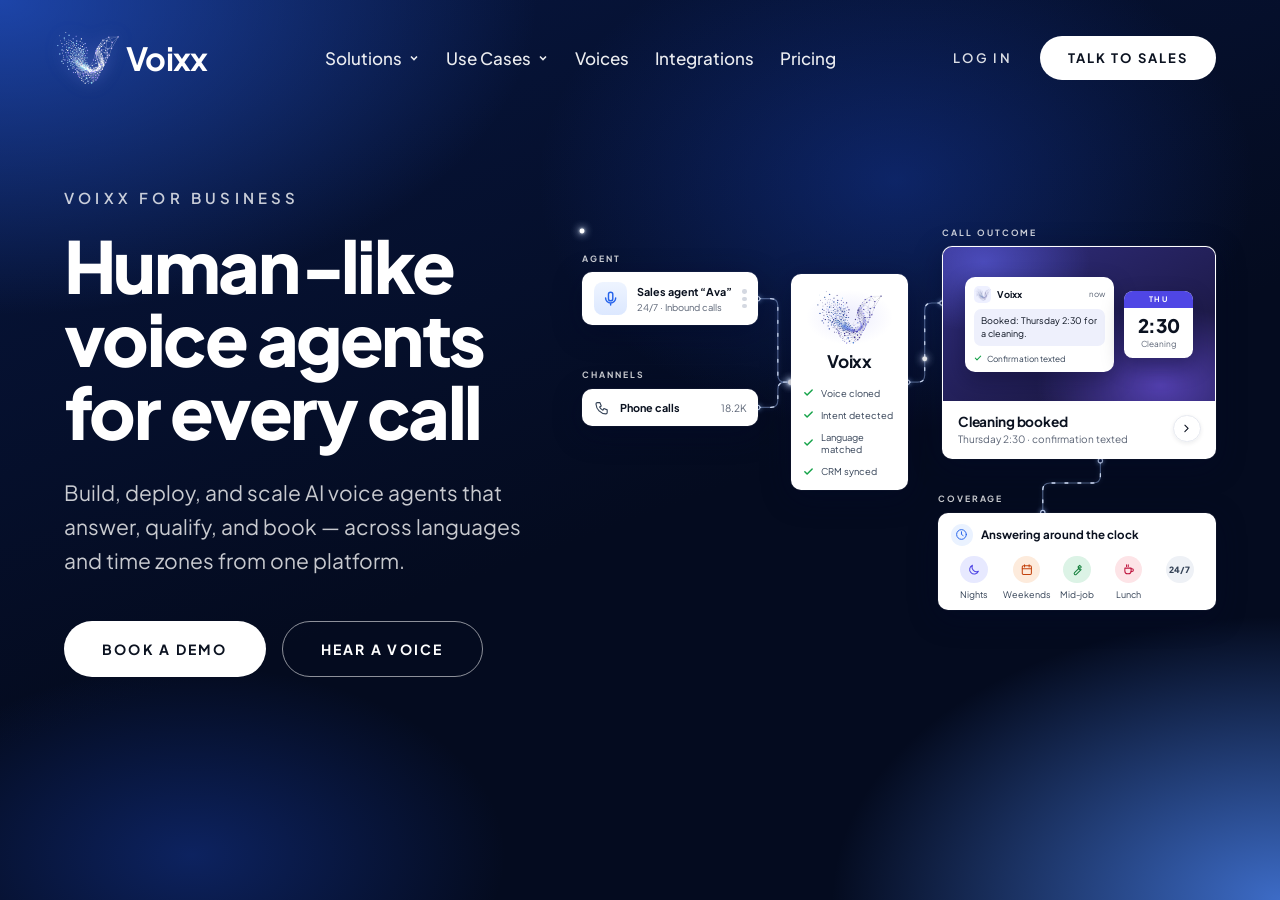
==== commit d28c85c0: "Animate diagram connectors and add zigzag outcome-to-coverage line Lines now run card edge to card e" ====
--- a/voixx-landing.html
+++ b/voixx-landing.html
@@ -125,8 +125,12 @@
   color: var(--card-ink);
 }
 .wires { position: absolute; inset: 0; width: 100%; height: 100%; overflow: visible; }
-.wires path { filter: drop-shadow(0 0 4px rgba(150, 190, 255, 0.6)); }
-.pulse { filter: drop-shadow(0 0 6px #9ec5ff); }
+.wires use { fill: none; stroke-linecap: round; stroke-linejoin: round; }
+.wire-base use { stroke: rgba(170, 200, 255, 0.45); stroke-width: 1.6; filter: drop-shadow(0 0 4px rgba(150, 190, 255, 0.55)); }
+.wire-flow use { stroke: #dbe8ff; stroke-width: 1.8; stroke-dasharray: 4 14; animation: flow 1.2s linear infinite; }
+@keyframes flow { to { stroke-dashoffset: -18; } }
+.joints circle { fill: #0b1a45; stroke: #cfe0ff; stroke-width: 1.6; filter: drop-shadow(0 0 4px rgba(150, 190, 255, 0.8)); }
+.pulse { fill: #fff; filter: drop-shadow(0 0 6px #9ec5ff) drop-shadow(0 0 2px #fff); }
 
 .node { position: absolute; }
 .label { font-size: 12px; font-weight: 700; letter-spacing: 0.22em; color: var(--text-dim); margin-bottom: 12px; }
@@ -245,6 +249,12 @@
 .c-lunch   { background: #fde4e7; color: #be123c; }
 .c-all     { background: #eef1f6; color: #334155; font-size: 12px; font-weight: 800; }
 
+@keyframes flow-v { to { background-position: 0 20px, 0 0; } }
+@media (prefers-reduced-motion: reduce) {
+  .wire-flow, .pulse { display: none; }
+  * { animation: none !important; }
+}
+
 /* ==========================================================
    Responsive
    ========================================================== */
@@ -276,7 +286,14 @@
   /* stack the diagram */
   .flow { zoom: 1; width: 100%; height: auto; display: grid; gap: 24px; }
   .wires { display: none; }
-  .node { position: static; width: auto; }
+  .node { position: relative; left: auto; top: auto; width: auto; }
+  .node + .node::before {
+    content: ""; position: absolute; left: 50%; top: -24px; width: 2px; height: 24px; margin-left: -1px;
+    background: repeating-linear-gradient(180deg, #dbe8ff 0 4px, transparent 4px 10px) 0 0 / 2px 20px,
+                rgba(170, 200, 255, 0.35);
+    animation: flow-v 0.8s linear infinite;
+  }
+  .node + .node:has(> .label)::before { height: 51px; }
   .hub { height: auto; }
   .checks { grid-template-columns: 1fr 1fr; }
   .cov-row figure { width: auto; }
@@ -329,31 +346,65 @@
     <!-- ============ FLOW DIAGRAM ============ -->
     <section class="flow" aria-label="How Voixx works">
       <!-- connector lines -->
-      <svg class="wires" viewBox="0 0 880 560" preserveAspectRatio="none" aria-hidden="true">
+      <svg class="wires" viewBox="0 0 880 560" aria-hidden="true">
         <defs>
-          <linearGradient id="wire" x1="0" x2="1">
-            <stop offset="0" stop-color="#9ec5ff" stop-opacity=".25" />
-            <stop offset=".5" stop-color="#cfe2ff" stop-opacity=".9" />
-            <stop offset="1" stop-color="#9ec5ff" stop-opacity=".25" />
-          </linearGradient>
+          <path id="w-agent" d="M244 94 H262 Q272 94 272 104 V200 Q272 210 282 210 H290" />
+          <path id="w-channel" d="M244 245 H262 Q272 245 272 235 V220 Q272 210 282 210 H290" />
+          <path id="w-outcome" d="M452 210 H466 Q476 210 476 200 V110 Q476 100 486 100 H500" />
+          <path id="w-coverage" d="M720 319 V340 Q720 350 710 350 H650 Q640 350 640 360 V391" />
         </defs>
-        <g fill="none" stroke="url(#wire)" stroke-width="1.6">
-          <!-- agent -> hub -->
-          <path d="M244 92 H262 Q272 92 272 102 V170 Q272 180 282 180 H290" />
-          <!-- channels -> hub -->
-          <path d="M244 238 H262 Q272 238 272 228 V190 Q272 180 282 180" />
-          <!-- hub -> outcome -->
-          <path d="M452 180 H470 Q480 180 480 170 V110 Q480 100 490 100 H500" />
-          <!-- outcome -> coverage -->
-          <path d="M690 316 V358" stroke="#bcd6ff" stroke-opacity=".75" />
+
+        <!-- base lines -->
+        <g class="wire-base">
+          <use href="#w-agent" /> <!-- agent -> hub -->
+          <use href="#w-channel" /> <!-- channels -> hub -->
+          <use href="#w-outcome" /> <!-- hub -> outcome -->
+          <use href="#w-coverage" /> <!-- outcome -> coverage (zigzag) -->
         </g>
-        <circle class="pulse" r="3.2" fill="#e6f0ff">
-          <animateMotion dur="3.2s" repeatCount="indefinite"
-            path="M244 238 H262 Q272 238 272 228 V190 Q272 180 282 180 H290" />
+
+        <!-- flowing dashes -->
+        <g class="wire-flow">
+          <use href="#w-agent" />
+          <use href="#w-channel" />
+          <use href="#w-outcome" />
+          <use href="#w-coverage" />
+        </g>
+
+        <!-- end-point joints -->
+        <g class="joints">
+          <circle cx="244" cy="94" r="3" />
+          <circle cx="244" cy="245" r="3" />
+          <circle cx="290" cy="210" r="3" />
+          <circle cx="452" cy="210" r="3" />
+          <circle cx="500" cy="100" r="3" />
+          <circle cx="720" cy="319" r="3" />
+          <circle cx="640" cy="391" r="3" />
+        </g>
+
+        <!-- signal travelling agent/channel -> hub -> outcome -> coverage, every 4s -->
+        <circle class="pulse" r="3.4">
+          <animateMotion dur="4s" begin="0s" repeatCount="indefinite" calcMode="linear"
+            keyPoints="0;1;1" keyTimes="0;0.25;1"><mpath href="#w-agent" /></animateMotion>
+          <animate attributeName="opacity" dur="4s" begin="0s" repeatCount="indefinite"
+            values="1;1;0;0" keyTimes="0;0.25;0.27;1" />
         </circle>
-        <circle class="pulse" r="3.2" fill="#e6f0ff">
-          <animateMotion dur="3.2s" begin="1.2s" repeatCount="indefinite"
-            path="M452 180 H470 Q480 180 480 170 V110 Q480 100 490 100 H500" />
+        <circle class="pulse" r="3.4">
+          <animateMotion dur="4s" begin="0s" repeatCount="indefinite" calcMode="linear"
+            keyPoints="0;1;1" keyTimes="0;0.25;1"><mpath href="#w-channel" /></animateMotion>
+          <animate attributeName="opacity" dur="4s" begin="0s" repeatCount="indefinite"
+            values="1;1;0;0" keyTimes="0;0.25;0.27;1" />
+        </circle>
+        <circle class="pulse" r="3.4">
+          <animateMotion dur="4s" begin="1s" repeatCount="indefinite" calcMode="linear"
+            keyPoints="0;1;1" keyTimes="0;0.25;1"><mpath href="#w-outcome" /></animateMotion>
+          <animate attributeName="opacity" dur="4s" begin="1s" repeatCount="indefinite"
+            values="1;1;0;0" keyTimes="0;0.25;0.27;1" />
+        </circle>
+        <circle class="pulse" r="3.4">
+          <animateMotion dur="4s" begin="2s" repeatCount="indefinite" calcMode="linear"
+            keyPoints="0;1;1" keyTimes="0;0.25;1"><mpath href="#w-coverage" /></animateMotion>
+          <animate attributeName="opacity" dur="4s" begin="2s" repeatCount="indefinite"
+            values="1;1;0;0" keyTimes="0;0.25;0.27;1" />
         </circle>
       </svg>
 
